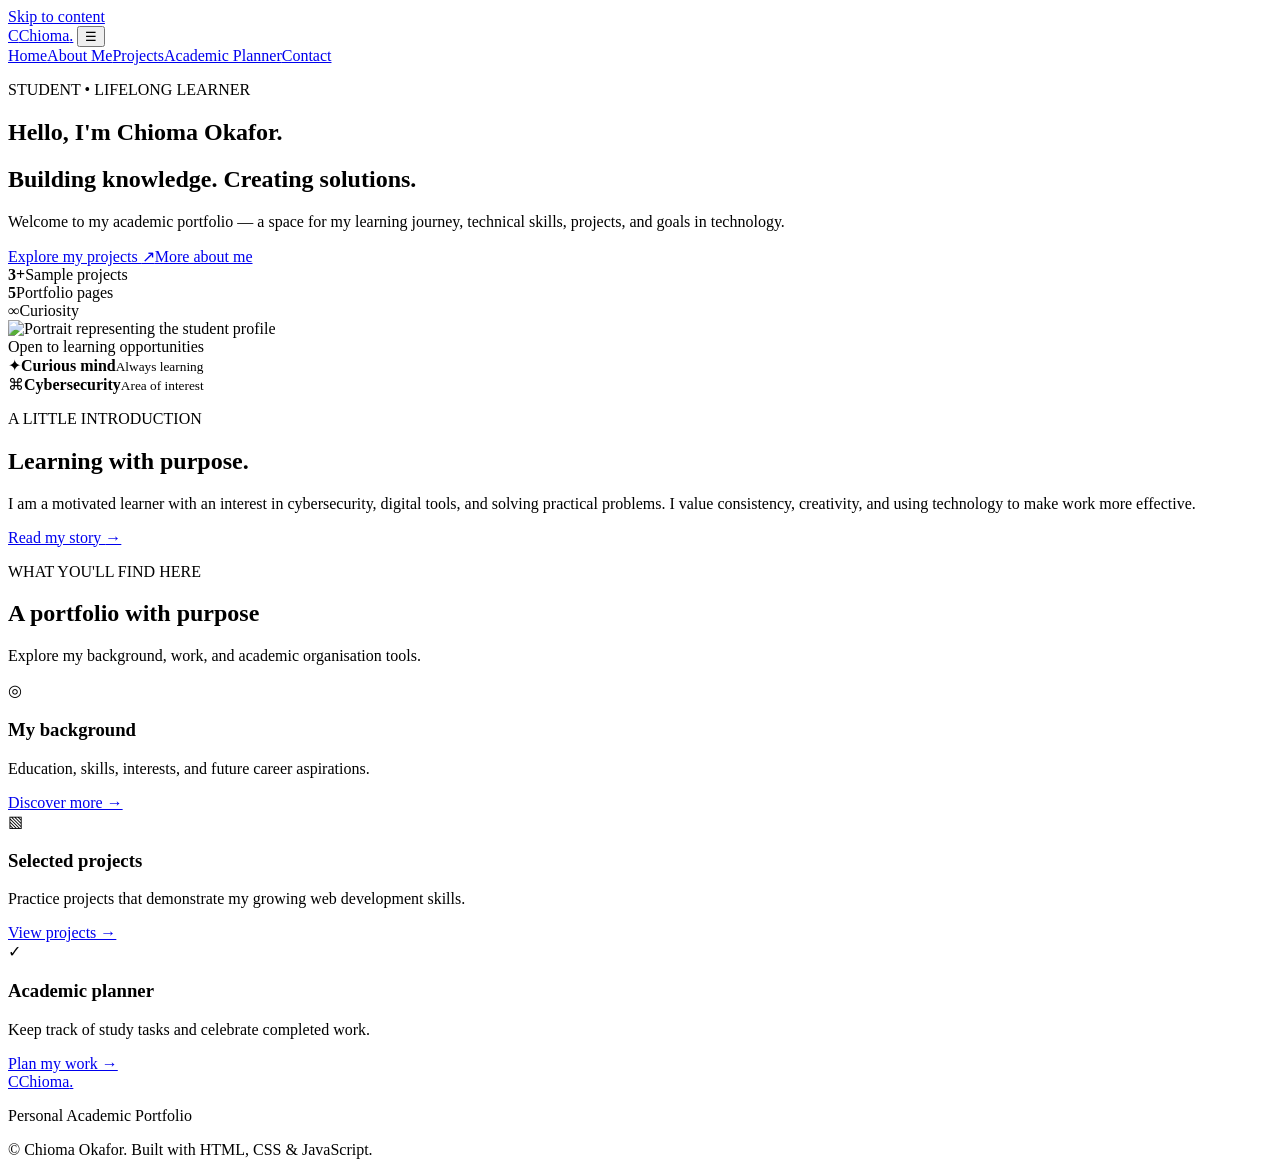
==== index.html @ e57527cd "Add files via upload" ====
<!DOCTYPE html>
<html lang="en">
<head>
  <meta charset="UTF-8">
  <meta name="viewport" content="width=device-width, initial-scale=1.0">
  <meta name="description" content="Personal academic portfolio showcasing education, skills, projects, and academic planning.">
  <title>Home | Chioma Okafor — Academic Portfolio</title>
  <link rel="stylesheet" href="css/style.css">
  <script src="js/main.js" defer></script>
</head>
<body>
  <a class="skip-link" href="#main">Skip to content</a>
  <header class="site-header">
    <div class="container nav-wrap">
      <a class="brand" href="index.html" aria-label="Portfolio home"><span class="brand-mark">C</span><span>Chioma<span class="brand-accent">.</span></span></a>
      <button class="menu-toggle" aria-label="Toggle navigation" aria-expanded="false">☰</button>
      <nav class="site-nav" aria-label="Main navigation">
        <a class="active" href="index.html">Home</a><a href="about.html">About Me</a><a href="projects.html">Projects</a><a href="planner.html">Academic Planner</a><a href="contact.html">Contact</a>
      </nav>
    </div>
  </header>
  <main id="main">
    <section class="hero container">
      <div class="hero-copy">
        <p class="eyebrow">STUDENT • LIFELONG LEARNER</p>
        <h1>Hello, I'm <span class="gradient-text">Chioma Okafor.</span></h1>
        <h2>Building knowledge. Creating solutions.</h2>
        <p class="lead">Welcome to my academic portfolio — a space for my learning journey, technical skills, projects, and goals in technology.</p>
        <div class="button-row"><a class="btn btn-primary" href="projects.html">Explore my projects <span aria-hidden="true">↗</span></a><a class="btn btn-secondary" href="about.html">More about me</a></div>
        <div class="hero-stats"><div><strong>3+</strong><span>Sample projects</span></div><div><strong>5</strong><span>Portfolio pages</span></div><div><strong>∞</strong><span>Curiosity</span></div></div>
      </div>
      <div class="hero-visual">
        <div class="portrait-frame">
          <img src="https://images.unsplash.com/photo-1534528741775-53994a69daeb?auto=format&fit=crop&w=900&q=85" alt="Portrait representing the student profile">
          <div class="portrait-tag"><span class="status-dot"></span> Open to learning opportunities</div>
        </div>
        <div class="floating-card card-top"><span class="float-icon">✦</span><span><strong>Curious mind</strong><small>Always learning</small></span></div>
        <div class="floating-card card-bottom"><span class="float-icon purple">⌘</span><span><strong>Cybersecurity</strong><small>Area of interest</small></span></div>
      </div>
    </section>
    <section class="intro-band"><div class="container intro-grid"><div><p class="eyebrow">A LITTLE INTRODUCTION</p><h2>Learning with purpose.</h2></div><p>I am a motivated learner with an interest in cybersecurity, digital tools, and solving practical problems. I value consistency, creativity, and using technology to make work more effective.</p><a class="text-link" href="about.html">Read my story <span>→</span></a></div></section>
    <section class="container section-padding">
      <div class="section-heading"><div><p class="eyebrow">WHAT YOU'LL FIND HERE</p><h2>A portfolio with purpose</h2></div><p>Explore my background, work, and academic organisation tools.</p></div>
      <div class="feature-grid">
        <article class="feature-card"><span class="feature-icon">◎</span><h3>My background</h3><p>Education, skills, interests, and future career aspirations.</p><a href="about.html" class="text-link">Discover more →</a></article>
        <article class="feature-card"><span class="feature-icon">▧</span><h3>Selected projects</h3><p>Practice projects that demonstrate my growing web development skills.</p><a href="projects.html" class="text-link">View projects →</a></article>
        <article class="feature-card"><span class="feature-icon">✓</span><h3>Academic planner</h3><p>Keep track of study tasks and celebrate completed work.</p><a href="planner.html" class="text-link">Plan my work →</a></article>
      </div>
    </section>
  </main>
  <footer class="site-footer"><div class="container footer-inner"><a class="brand footer-brand" href="index.html"><span class="brand-mark">C</span><span>Chioma<span class="brand-accent">.</span></span></a><p>Personal Academic Portfolio</p><p>© <span class="year"></span> Chioma Okafor. Built with HTML, CSS & JavaScript.</p></div></footer>
</body>
</html>
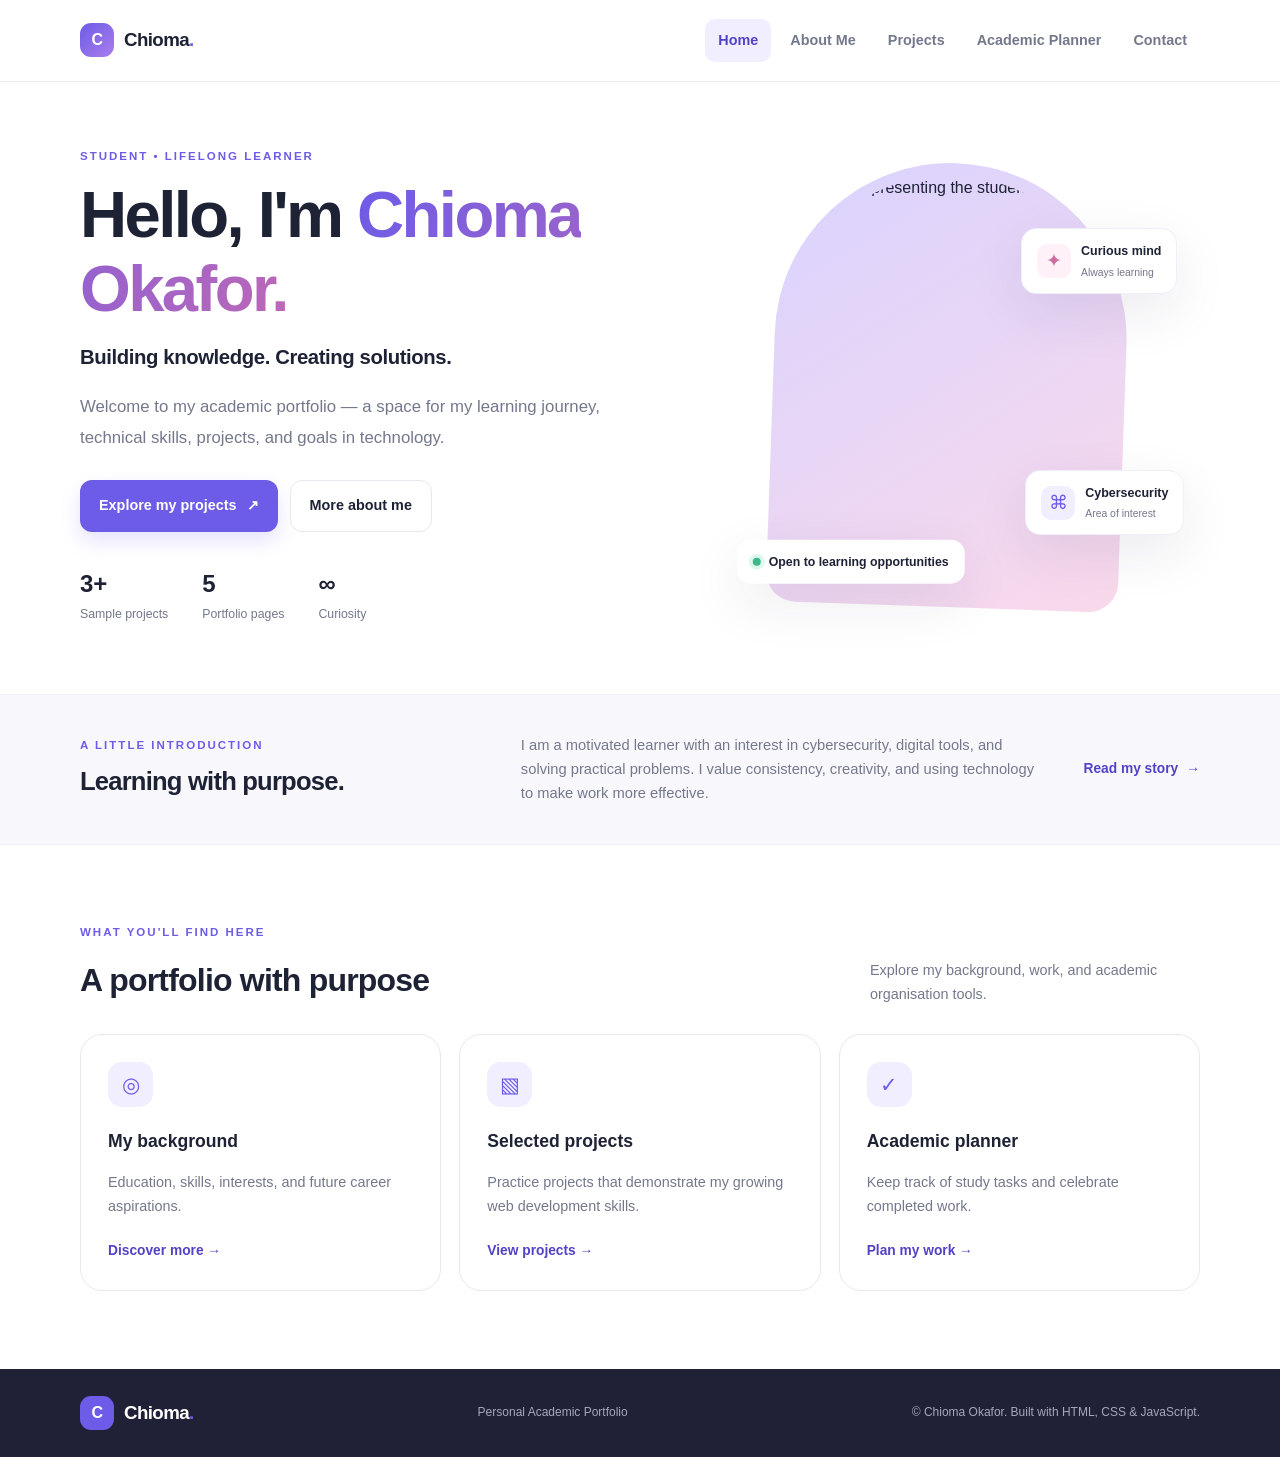
==== commit 43d62bf0: "Update index.html" ====
--- a/index.html
+++ b/index.html
@@ -5,7 +5,7 @@
   <meta name="viewport" content="width=device-width, initial-scale=1.0">
   <meta name="description" content="Personal academic portfolio showcasing education, skills, projects, and academic planning.">
   <title>Home | Chioma Okafor — Academic Portfolio</title>
-  <link rel="stylesheet" href="css/style.css">
+  <link rel="stylesheet" href="style.css">
   <script src="js/main.js" defer></script>
 </head>
 <body>
@@ -50,4 +50,4 @@
   </main>
   <footer class="site-footer"><div class="container footer-inner"><a class="brand footer-brand" href="index.html"><span class="brand-mark">C</span><span>Chioma<span class="brand-accent">.</span></span></a><p>Personal Academic Portfolio</p><p>© <span class="year"></span> Chioma Okafor. Built with HTML, CSS & JavaScript.</p></div></footer>
 </body>
-</html>+</html>
--- a/style.css
+++ b/style.css
@@ -0,0 +1,14 @@
+@import url('https://fonts.googleapis.com/css2?family=DM+Sans:wght@400;500;600;700&family=Manrope:wght@400;500;600;700;800&display=swap');
+:root{--ink:#1e2235;--muted:#74788c;--purple:#6d5ce7;--purple-dark:#5142c6;--lavender:#f1efff;--pink:#f1b4d5;--line:#e8e8f1;--surface:#fff;--soft:#f8f8fc;--green:#23966e;--shadow:0 18px 55px rgba(35,32,79,.09);--radius:22px}
+*{box-sizing:border-box}html{scroll-behavior:smooth}body{margin:0;background:#fff;color:var(--ink);font-family:'DM Sans',sans-serif;line-height:1.65}img{display:block;max-width:100%}a{color:inherit;text-decoration:none}button,input,textarea{font:inherit}button,a{-webkit-tap-highlight-color:transparent}.container{width:min(1120px,calc(100% - 44px));margin-inline:auto}.skip-link{position:absolute;left:-9999px;top:8px;background:#fff;padding:10px;z-index:99}.skip-link:focus{left:8px}.site-header{height:82px;display:flex;align-items:center;border-bottom:1px solid rgba(232,232,241,.8);background:rgba(255,255,255,.93);position:sticky;top:0;z-index:50;backdrop-filter:blur(14px)}.nav-wrap{display:flex;align-items:center;justify-content:space-between;gap:24px}.brand{display:inline-flex;align-items:center;gap:10px;font-family:Manrope,sans-serif;font-size:1.17rem;font-weight:800;letter-spacing:-.6px;white-space:nowrap}.brand-mark{width:34px;height:34px;display:grid;place-items:center;background:linear-gradient(135deg,var(--purple),#aa7dec);color:white;border-radius:11px;font-size:1rem}.brand-accent{color:var(--purple)}.site-nav{display:flex;align-items:center;gap:6px}.site-nav a{padding:10px 13px;color:var(--muted);font-size:.9rem;font-weight:600;border-radius:10px;transition:background .2s,color .2s}.site-nav a:hover,.site-nav a.active{background:var(--lavender);color:var(--purple-dark)}.menu-toggle{display:none;border:1px solid var(--line);background:white;border-radius:10px;padding:7px 11px;font-size:1.2rem;color:var(--ink)}
+.hero{min-height:580px;display:grid;grid-template-columns:1.05fr .95fr;align-items:center;gap:65px;padding-top:65px;padding-bottom:70px}.eyebrow{color:var(--purple);font-size:.72rem;font-weight:800;letter-spacing:2px;margin:0 0 12px}.hero h1,.page-hero h1{font-family:Manrope,sans-serif;font-size:clamp(2.6rem,5.1vw,4.25rem);line-height:1.13;letter-spacing:-2.6px;margin:0 0 15px;font-weight:800}.gradient-text{background:linear-gradient(110deg,var(--purple),#bd68b6);-webkit-background-clip:text;background-clip:text;color:transparent}.hero h2{font-family:Manrope,sans-serif;font-size:1.27rem;letter-spacing:-.4px;margin:0 0 15px}.lead{color:var(--muted);font-size:1.05rem;max-width:570px;line-height:1.85}.button-row{display:flex;gap:12px;flex-wrap:wrap;margin-top:27px}.btn{display:inline-flex;justify-content:center;align-items:center;gap:10px;border:0;border-radius:12px;padding:13px 19px;font-size:.9rem;font-weight:700;cursor:pointer;transition:transform .2s,box-shadow .2s,background .2s}.btn:hover{transform:translateY(-2px)}.btn-primary{background:var(--purple);color:#fff;box-shadow:0 9px 20px #6d5ce72e}.btn-primary:hover{background:var(--purple-dark);box-shadow:0 12px 25px #6d5ce740}.btn-secondary{border:1px solid var(--line);background:#fff;color:var(--ink)}.hero-stats{display:flex;gap:34px;margin-top:38px}.hero-stats div{display:flex;flex-direction:column}.hero-stats strong{font-family:Manrope,sans-serif;font-size:1.5rem;line-height:1.2}.hero-stats span{font-size:.77rem;color:var(--muted);margin-top:5px}.hero-visual{position:relative;max-width:440px;width:100%;justify-self:center}.portrait-frame{position:relative;width:80%;margin:0 auto;border-radius:180px 180px 30px 30px;padding:12px;background:linear-gradient(145deg,#d9d3ff,#f9d9eb);transform:rotate(2deg)}.portrait-frame img{width:100%;height:420px;object-fit:cover;object-position:center top;border-radius:170px 170px 22px 22px;transform:rotate(-2deg)}.portrait-tag{position:absolute;bottom:20px;left:-30px;background:#fff;padding:12px 16px;border-radius:14px;box-shadow:var(--shadow);font-size:.77rem;font-weight:700;display:flex;align-items:center;gap:8px;transform:rotate(-2deg)}.status-dot{width:8px;height:8px;background:#3cb88b;border-radius:50%;box-shadow:0 0 0 4px #dff8ed}.floating-card{position:absolute;display:flex;align-items:center;gap:10px;background:white;border:1px solid #f0eef9;padding:12px 15px;border-radius:15px;box-shadow:var(--shadow);font-size:.78rem}.floating-card strong,.floating-card small{display:block}.floating-card small{color:var(--muted);margin-top:2px}.card-top{right:-8px;top:65px}.card-bottom{right:-15px;bottom:72px}.float-icon{display:grid;place-items:center;width:34px;height:34px;border-radius:10px;background:#fff1f7;color:#cc6da1;font-size:1.2rem}.float-icon.purple{background:var(--lavender);color:var(--purple)}
+.intro-band{background:var(--soft);border-block:1px solid #f0f0f6}.intro-grid{padding:38px 0;display:grid;grid-template-columns:1fr 1.3fr auto;align-items:center;gap:35px}.intro-grid h2,.section-heading h2,.interest-strip h2,.media-panel h2{font-family:Manrope,sans-serif;font-size:1.6rem;letter-spacing:-.8px;margin:0}.intro-grid .eyebrow{margin-bottom:5px}.intro-grid>p{color:var(--muted);font-size:.92rem;margin:0}.text-link{display:inline-flex;align-items:center;gap:8px;color:var(--purple-dark);font-weight:700;font-size:.86rem;white-space:nowrap}.text-link span{transition:transform .2s}.text-link:hover span{transform:translateX(4px)}.section-padding{padding-top:78px;padding-bottom:78px}.section-heading{display:flex;align-items:end;justify-content:space-between;gap:25px;margin-bottom:28px}.section-heading h2{font-size:2rem}.section-heading>p{color:var(--muted);max-width:330px;margin:0;font-size:.9rem}.feature-grid{display:grid;grid-template-columns:repeat(3,1fr);gap:18px}.feature-card,.panel{border:1px solid var(--line);border-radius:var(--radius);padding:27px;background:#fff}.feature-card{transition:transform .25s,box-shadow .25s,border-color .25s}.feature-card:hover{transform:translateY(-5px);box-shadow:var(--shadow);border-color:#d8d1ff}.feature-icon{display:grid;place-items:center;width:45px;height:45px;background:var(--lavender);color:var(--purple);border-radius:14px;font-size:1.3rem;margin-bottom:20px}.feature-card h3,.panel h3{font-family:Manrope,sans-serif;font-size:1.1rem;margin:0 0 8px}.feature-card p,.panel p{font-size:.9rem;color:var(--muted)}.feature-card .text-link{margin-top:7px}
+.site-footer{background:#202136;color:#d8d8e7;padding:27px 0}.footer-inner{display:flex;align-items:center;justify-content:space-between;gap:20px;flex-wrap:wrap}.footer-brand{color:white}.footer-inner p{font-size:.75rem;color:#a6a7bc;margin:0}.footer-brand .brand-mark{background:#6d5ce7}
+.page-content{padding-bottom:85px}.page-hero{padding:65px 0 45px}.page-hero h1{font-size:clamp(2.5rem,4.8vw,3.7rem);margin-bottom:10px}.page-hero .lead{margin:0}.about-layout{display:grid;grid-template-columns:.75fr 1.25fr;gap:55px;align-items:center;padding:8px 0 30px}.about-photo{position:relative;max-width:360px}.about-photo img{height:430px;width:100%;object-fit:cover;object-position:center top;border-radius:24px;background:var(--lavender)}.photo-caption{position:absolute;left:16px;right:16px;bottom:16px;background:#ffffffed;backdrop-filter:blur(10px);padding:15px 17px;border-radius:14px}.photo-caption strong,.photo-caption span{display:block}.photo-caption span{font-size:.78rem;color:var(--muted);margin-top:3px}.about-copy h2{font-family:Manrope,sans-serif;font-size:2rem;letter-spacing:-1px;line-height:1.25;margin:0 0 17px}.about-copy p:not(.eyebrow){color:var(--muted);font-size:.93rem}.about-copy h3{font-family:Manrope,sans-serif;margin:25px 0 5px}.two-col{display:grid;grid-template-columns:1fr 1fr;gap:20px}.panel h3{margin-bottom:20px}.timeline{border-left:2px solid #e6e0ff;margin-left:5px;padding-left:22px}.timeline-item{position:relative;padding-bottom:17px}.timeline-item:last-child{padding-bottom:0}.timeline-dot{position:absolute;left:-29px;top:5px;width:12px;height:12px;border:3px solid #fff;background:var(--purple);box-shadow:0 0 0 2px #dcd6ff;border-radius:50%}.timeline-date{font-size:.75rem!important;color:var(--purple)!important;font-weight:700;margin:0 0 3px}.timeline-item h4{margin:0;font-size:.98rem}.timeline-item p:not(.timeline-date){font-size:.85rem;margin:5px 0 0}.note{font-size:.76rem!important;background:var(--soft);padding:10px 12px;border-radius:9px;margin-top:18px}.muted{color:var(--muted);font-size:.85rem}.skill{margin:17px 0}.skill-label{display:flex;justify-content:space-between;gap:12px;font-size:.82rem;font-weight:600;margin-bottom:7px}.skill-label span:last-child{font-size:.73rem;color:var(--muted);font-weight:500}.skill-track,.progress-track{height:7px;background:#efedf8;border-radius:99px;overflow:hidden}.skill-track span,.progress-track span{display:block;height:100%;background:linear-gradient(90deg,var(--purple),#c27dc5);border-radius:99px}.chip-list{display:flex;gap:7px;flex-wrap:wrap;margin-top:20px}.chip{display:inline-flex;align-items:center;background:var(--lavender);color:var(--purple-dark);padding:5px 10px;border-radius:99px;font-size:.72rem;font-weight:700}.interest-strip{background:var(--soft);border:1px solid #f0eff7;border-radius:var(--radius);padding:27px 30px;display:flex;justify-content:space-between;align-items:center;gap:30px;margin-top:28px}.interest-strip h2{font-size:1.5rem}.interest-list{display:flex;gap:10px 22px;flex-wrap:wrap;margin:0;padding-left:18px;color:var(--muted);font-size:.84rem}.media-panel{display:grid;grid-template-columns:.8fr 1.2fr;gap:35px;align-items:center;margin-top:55px}.media-panel p:not(.eyebrow){color:var(--muted);font-size:.9rem}.video-wrap{aspect-ratio:16/9;border-radius:18px;overflow:hidden;background:#17172a;box-shadow:var(--shadow)}.video-wrap iframe{width:100%;height:100%;border:0}
+.project-grid{display:grid;grid-template-columns:repeat(3,1fr);gap:20px}.project-card{border:1px solid var(--line);border-radius:20px;overflow:hidden;transition:transform .25s,box-shadow .25s}.project-card:hover{transform:translateY(-5px);box-shadow:var(--shadow)}.project-image{display:block;position:relative;overflow:hidden;background:var(--lavender)}.project-image img{height:220px;width:100%;object-fit:cover;transition:transform .4s}.project-card:hover .project-image img{transform:scale(1.04)}.image-arrow{position:absolute;right:14px;top:14px;background:#ffffffed;width:35px;height:35px;display:grid;place-items:center;border-radius:50%;color:var(--purple);font-weight:700}.project-body{padding:21px}.project-meta{display:flex;justify-content:space-between;align-items:center}.project-number{color:#b9b7ca;font-weight:800;font-size:.8rem}.project-body h2{font-family:Manrope,sans-serif;font-size:1.2rem;letter-spacing:-.5px;margin:17px 0 8px}.project-body p{font-size:.86rem;color:var(--muted);min-height:88px}.project-note{display:flex;align-items:center;gap:20px;background:var(--lavender);padding:24px 28px;border-radius:18px;margin-top:35px}.project-note .feature-icon{flex-shrink:0;margin:0;background:#fff}.project-note h2{font-family:Manrope,sans-serif;font-size:1.1rem;margin:0 0 4px}.project-note p{margin:0;color:var(--muted);font-size:.87rem}.table-section{margin-top:55px}.table-section h2{font-family:Manrope,sans-serif;font-size:1.7rem;margin:0 0 20px}.table-scroll{overflow-x:auto;border:1px solid var(--line);border-radius:15px}table{width:100%;border-collapse:collapse;text-align:left;min-width:620px}th,td{padding:15px 18px;border-bottom:1px solid var(--line);font-size:.84rem}th{background:var(--soft);font-size:.75rem;color:var(--muted);letter-spacing:.5px;text-transform:uppercase}tbody tr:last-child td{border-bottom:0}.status-pill{background:#e5f7ef;color:#19845f;padding:5px 9px;border-radius:99px;font-size:.7rem;font-weight:700}
+.planner-layout{display:grid;grid-template-columns:1.55fr .75fr;gap:22px;align-items:start}.planner-main{padding:28px}.planner-heading{display:flex;align-items:center;justify-content:space-between;gap:12px;margin-bottom:25px}.planner-heading h2{font-family:Manrope,sans-serif;font-size:1.55rem;margin:0;letter-spacing:-.7px}.planner-heading .eyebrow{margin-bottom:5px}.task-count{background:var(--lavender);color:var(--purple-dark);font-size:.75rem;font-weight:700;padding:7px 11px;border-radius:99px;white-space:nowrap}.task-form label,.field label{display:block;font-size:.8rem;font-weight:700;margin-bottom:7px}.task-input-row{display:flex;gap:9px}.task-input-row input,.field input,.field textarea{width:100%;border:1px solid #e1e1ec;border-radius:10px;padding:12px 13px;outline:none;color:var(--ink);background:#fff;transition:border-color .2s,box-shadow .2s}.task-input-row input:focus,.field input:focus,.field textarea:focus{border-color:#9b8df2;box-shadow:0 0 0 3px #6d5ce71c}.task-input-row input{min-width:0}.task-input-row .btn{white-space:nowrap;padding-inline:15px}.form-hint,.field-hint{font-size:.72rem;color:var(--muted);margin:7px 0 0}.task-filters{display:flex;gap:7px;border-bottom:1px solid var(--line);padding:23px 0 12px}.filter-btn{border:0;background:transparent;color:var(--muted);padding:7px 12px;border-radius:9px;font-size:.79rem;font-weight:700;cursor:pointer}.filter-btn.active,.filter-btn:hover{background:var(--lavender);color:var(--purple-dark)}.task-list{padding:0;margin:0;list-style:none}.task-item{display:flex;align-items:center;gap:12px;padding:15px 2px;border-bottom:1px solid #f0eff6;animation:fade-in .25s ease}.task-check{appearance:none;width:20px;height:20px;border:1.5px solid #d5d2e5;border-radius:6px;flex-shrink:0;cursor:pointer;display:grid;place-items:center}.task-check:checked{background:var(--purple);border-color:var(--purple)}.task-check:checked:after{content:'✓';color:white;font-size:.8rem}.task-text{flex:1;min-width:0;overflow-wrap:anywhere;font-size:.88rem}.task-item.done .task-text{text-decoration:line-through;color:#9b9bad}.delete-task{border:0;background:transparent;color:#aaa8bb;border-radius:8px;padding:6px 9px;cursor:pointer;font-size:1rem}.delete-task:hover{background:#fff0f2;color:#d34d68}.empty-state{text-align:center;color:var(--muted);padding:35px 12px;font-size:.88rem}.planner-footer{display:flex;justify-content:space-between;align-items:center;gap:12px;padding-top:18px;color:var(--muted);font-size:.75rem}.text-button{border:0;background:transparent;color:var(--purple-dark);font-weight:700;cursor:pointer;font-size:.76rem}.text-button:hover{text-decoration:underline}.planner-aside{display:grid;gap:17px}.progress-card{padding:25px;border-radius:var(--radius);background:linear-gradient(145deg,#6353d9,#8e73e9);color:white;box-shadow:0 14px 35px #6d5ce72e}.progress-card .eyebrow{color:#e0d9ff}.progress-number{display:flex;align-items:baseline;gap:9px;margin:18px 0 14px}.progress-number strong{font-family:Manrope,sans-serif;font-size:3.3rem;line-height:1}.progress-number span{font-size:.85rem;color:#e5e0ff}.progress-card .progress-track{background:#ffffff42}.progress-card .progress-track span{background:#fff;transition:width .3s}.progress-card>p:last-child{font-size:.8rem;color:#e5e0ff;margin:13px 0 0}.tip-card .feature-icon{margin-bottom:12px}.tip-card h3{margin-bottom:6px}.tip-card p{margin-bottom:0}.simple-list{padding-left:19px;color:var(--muted);font-size:.85rem}.simple-list li{padding:5px 0}
+.contact-layout{display:grid;grid-template-columns:.8fr 1.2fr;gap:35px;align-items:start}.contact-info{padding:28px 8px}.contact-orb{width:60px;height:60px;display:grid;place-items:center;border-radius:18px;background:var(--lavender);color:var(--purple);font-size:1.6rem;margin-bottom:25px}.contact-info h2{font-family:Manrope,sans-serif;font-size:2rem;line-height:1.25;letter-spacing:-1px;margin:0 0 15px}.contact-info>p:not(.eyebrow){font-size:.9rem;color:var(--muted)}.contact-detail{display:flex;align-items:center;gap:13px;margin:22px 0}.detail-icon{width:40px;height:40px;border-radius:12px;background:var(--soft);display:grid;place-items:center;color:var(--purple);font-size:1.1rem}.contact-detail strong,.contact-detail span:last-child{display:block}.contact-detail strong{font-size:.82rem}.contact-detail div span{font-size:.78rem;color:var(--muted);margin-top:2px}.contact-form-panel{padding:30px}.form-grid{display:grid;grid-template-columns:1fr 1fr;gap:19px}.field{min-width:0}.field label span{color:#d04c70}.full-field{grid-column:1/-1}.field textarea{resize:vertical;min-height:125px}.error{display:block;color:#c73554;font-size:.72rem;margin-top:5px;min-height:0}.field.invalid input,.field.invalid textarea{border-color:#d64d6c;background:#fffafb}.submit-btn{margin-top:18px}.form-feedback{font-size:.82rem;margin:12px 0 0}.form-feedback.success{color:#16865f}.form-feedback.failure{color:#c73554}
+@keyframes fade-in{from{opacity:0;transform:translateY(5px)}to{opacity:1;transform:translateY(0)}}@media(prefers-reduced-motion:reduce){*,*::before,*::after{scroll-behavior:auto!important;animation-duration:.01ms!important;transition-duration:.01ms!important}}
+@media(max-width:900px){.site-nav{gap:0}.site-nav a{padding:9px;font-size:.82rem}.hero{gap:35px}.hero h1{font-size:3.2rem}.portrait-frame img{height:370px}.intro-grid{grid-template-columns:1fr 1.3fr}.intro-grid .text-link{grid-column:2}.project-grid{gap:13px}.project-body{padding:17px}.project-image img{height:180px}.planner-layout{grid-template-columns:1.3fr .8fr}}
+@media(max-width:720px){.container{width:min(100% - 32px,560px)}.site-header{height:70px}.menu-toggle{display:block}.site-nav{display:none;position:absolute;top:69px;left:0;right:0;padding:12px 16px 18px;background:white;border-bottom:1px solid var(--line);box-shadow:0 16px 24px #201d3510;flex-direction:column;align-items:stretch}.site-nav.open{display:flex}.site-nav a{padding:12px 14px}.hero{grid-template-columns:1fr;gap:35px;padding-top:48px;padding-bottom:55px}.hero-copy{order:1}.hero-visual{order:0;width:min(340px,90%)}.portrait-frame{width:75%}.portrait-frame img{height:330px}.hero h1{font-size:clamp(2.6rem,10vw,3.5rem)}.hero-stats{gap:25px}.intro-grid{grid-template-columns:1fr;gap:12px;padding:30px 0}.intro-grid .text-link{grid-column:auto;margin-top:4px}.section-padding{padding:55px 0}.section-heading{display:block}.section-heading>p{margin-top:10px}.feature-grid,.project-grid,.two-col{grid-template-columns:1fr}.feature-card{padding:23px}.page-hero{padding:48px 0 32px}.about-layout{grid-template-columns:1fr;gap:27px}.about-photo{max-width:330px;margin-inline:auto;width:100%}.about-photo img{height:380px}.about-copy h2{font-size:1.7rem}.interest-strip{display:block;padding:23px}.interest-list{margin-top:15px;display:grid;grid-template-columns:1fr 1fr}.media-panel{grid-template-columns:1fr;gap:15px;margin-top:38px}.project-image img{height:220px}.project-body p{min-height:0}.project-note{align-items:flex-start;padding:20px}.planner-layout,.contact-layout{grid-template-columns:1fr}.planner-aside{grid-template-columns:1fr 1fr}.progress-card{grid-column:1/-1}.contact-info{padding:8px 0}.contact-form-panel{padding:22px}.footer-inner{justify-content:center;text-align:center;flex-direction:column;gap:10px}.footer-inner p{max-width:100%}}
+@media(max-width:430px){.button-row .btn{width:100%}.hero-stats{gap:18px}.hero-stats strong{font-size:1.3rem}.hero-stats span{font-size:.69rem}.floating-card{padding:9px 10px}.card-top{right:-12px}.card-bottom{right:-15px}.portrait-tag{left:-20px;font-size:.68rem}.planner-main{padding:20px 16px}.planner-heading{align-items:flex-start}.task-input-row{flex-direction:column}.task-input-row .btn{width:100%}.planner-aside{grid-template-columns:1fr}.progress-card{grid-column:auto}.planner-footer{align-items:flex-start;flex-direction:column}.form-grid{grid-template-columns:1fr}.full-field{grid-column:auto}.contact-form-panel{padding:19px}.interest-list{grid-template-columns:1fr}.page-hero h1{letter-spacing:-1.7px}}
